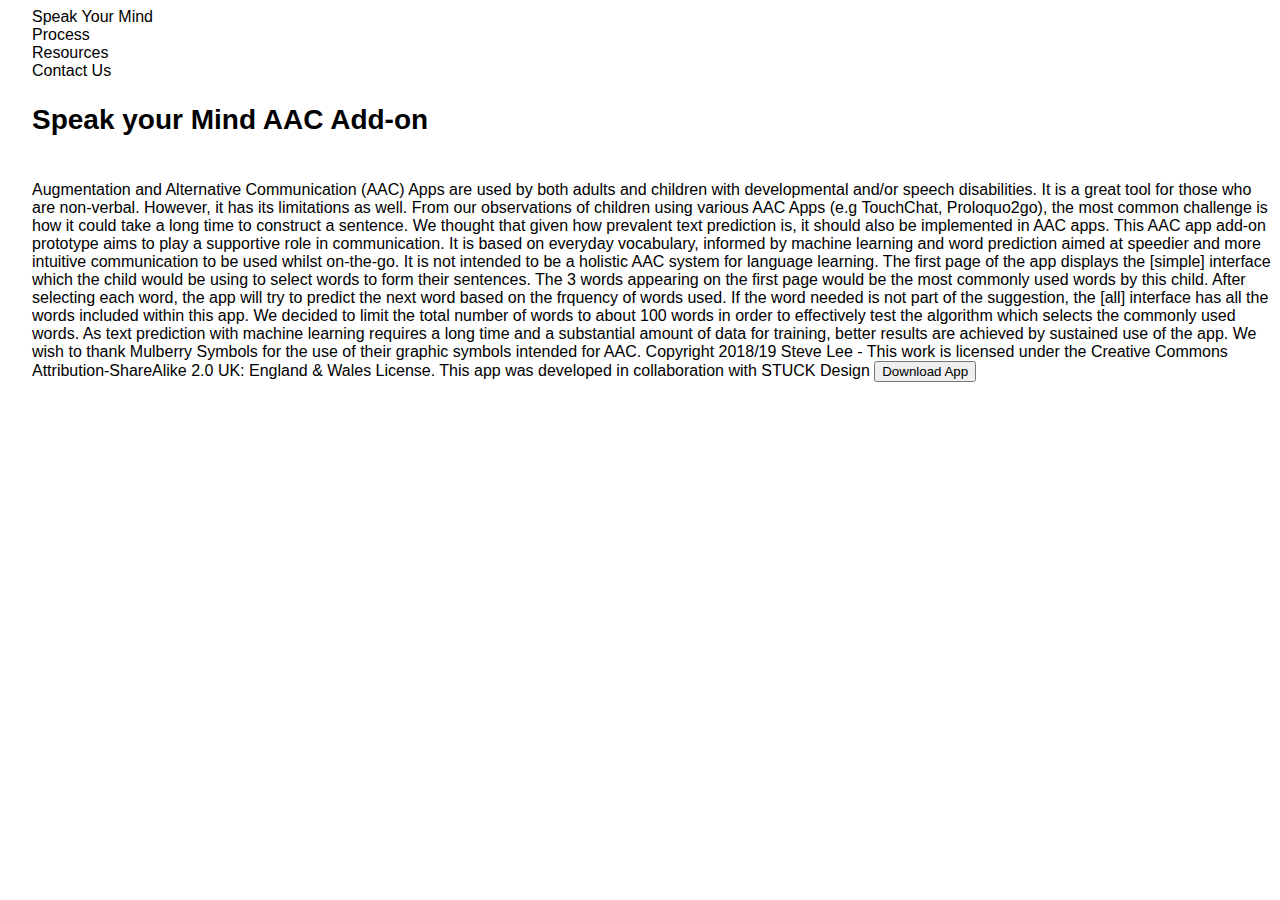
==== acc-add-on.html @ 95de8088 "Initial commit" ====
<html lang="en">
<head>
    <meta charset="UTF-8">
    <meta http-equiv="X-UA-Compatible" content="IE=edge">
    <meta name="viewport" content="width=device-width, initial-scale=1.0">
    <title>Speak Your Mind</title>
    <link href="https://cdn.jsdelivr.net/npm/bootstrap@5.1.3/dist/css/bootstrap.min.css" rel="stylesheet" integrity="sha384-1BmE4kWBq78iYhFldvKuhfTAU6auU8tT94WrHftjDbrCEXSU1oBoqyl2QvZ6jIW3" crossorigin="anonymous">
    <script src="https://cdn.jsdelivr.net/npm/@popperjs/core@2.10.2/dist/umd/popper.min.js" integrity="sha384-7+zCNj/IqJ95wo16oMtfsKbZ9ccEh31eOz1HGyDuCQ6wgnyJNSYdrPa03rtR1zdB" crossorigin="anonymous"></script>
    <script src="https://cdn.jsdelivr.net/npm/bootstrap@5.1.3/dist/js/bootstrap.min.js" integrity="sha384-QJHtvGhmr9XOIpI6YVutG+2QOK9T+ZnN4kzFN1RtK3zEFEIsxhlmWl5/YESvpZ13" crossorigin="anonymous"></script>

    
    <link rel="stylesheet" href="/style/style.css" />
</head>
<body>
    <div class="container">
       <!-- header -->
        <div class="row d-flex justify-content-between">
          <div class="col-8">
            Speak Your Mind
          </div>
          <div class="col-4">
              <div class="row">
            <div class="col">
                <a href="process.html">Process</a>
            </div>
            <div class="col">
                <a href="resources.html">Resources</a>
            </div>
            <div class="col">
                <a href="contact.html">Contact Us</a>
            </div>
        </div>
          </div>
        </div>
        <!-- section 1: About -->
        <div class="container">
            <div class="row">
                <h1>Speak your Mind AAC Add-on</h1>
            </div>
            <div class="row">
                <div class="col">
                    Augmentation and Alternative Communication (AAC) Apps are used by both adults and children with developmental and/or speech disabilities. It is a great tool for those who are non-verbal. However, it has its limitations as well. From our observations of children using various AAC Apps (e.g TouchChat, Proloquo2go), the most common challenge is how it could take a long time to construct a sentence. We thought that given how prevalent text prediction is, it should also be implemented in AAC apps. 

                    This AAC app add-on prototype aims to play a supportive role in communication. It is based on everyday vocabulary, informed by machine learning and word prediction aimed at speedier and more intuitive communication to be used whilst on-the-go. It is not intended to be a holistic AAC system for language learning.

                    The first page of the app displays the [simple] interface which the child would be using to select words to form their sentences. The 3 words appearing on the first page would be the most commonly used words by this child. After selecting each word, the app will try to predict the next word based on the frquency of words used. If the word needed is not part of the suggestion, the [all] interface has all the words included within this app. We decided to limit the total number of words to about 100 words in order to effectively test the algorithm which selects the commonly used words. 

                    As text prediction with machine learning requires a long time and a substantial amount of data for training, better results are achieved by sustained use of the app. 

                    <!-- caption -->
                    We wish to thank Mulberry Symbols for the use of their graphic symbols intended for AAC. 
                    Copyright 2018/19 Steve Lee - This work is licensed under the Creative Commons Attribution-ShareAlike 2.0 UK: England & Wales License.

                    This app was developed in collaboration with STUCK Design

                    <button>Download App</button>
                </div>
            </div>
        </div>
      </div>
</body>
</html>
---- style/style.css ----
@font-face {
  font-family: GTMaruBold;
  src: url("../font/GT-Maru-Bold.ttf");
}
  
  body {
    font-family: 'Poppins', Helvetica, sans-serif;
    margin-left: 2rem;
  }

  a {
    color: black;
    text-decoration: none;
  }

  nav h1 {
    font-family: GTMaruBold;
    font-size: 24px;
    line-height: 29px;
  }

  h1 {
    font-weight: 700; 
    font-size: 28px;
    line-height: 42px;
    margin-bottom: 40px;
    padding: 0!important;
  }

  h4 {
    font-weight: 700; 
    font-size: 18px;
    line-height: 42px
  }


  p{
    font-size: 18px;
    line-height: 27px;
  }

  .mt3 {
    margin-top: 3rem;
  }

  .mt5 {
    margin-top: 5rem;
  }

  .main {
    max-width: 750px;
    margin-left: auto;
    margin-right: auto;
  }

  .content{
    padding-left: 4rem;
    padding-right: 4rem;
  }

  .type-style-1, .type-style-1 p {
    font-size: 21px;
    line-height: 31.5px;
  }
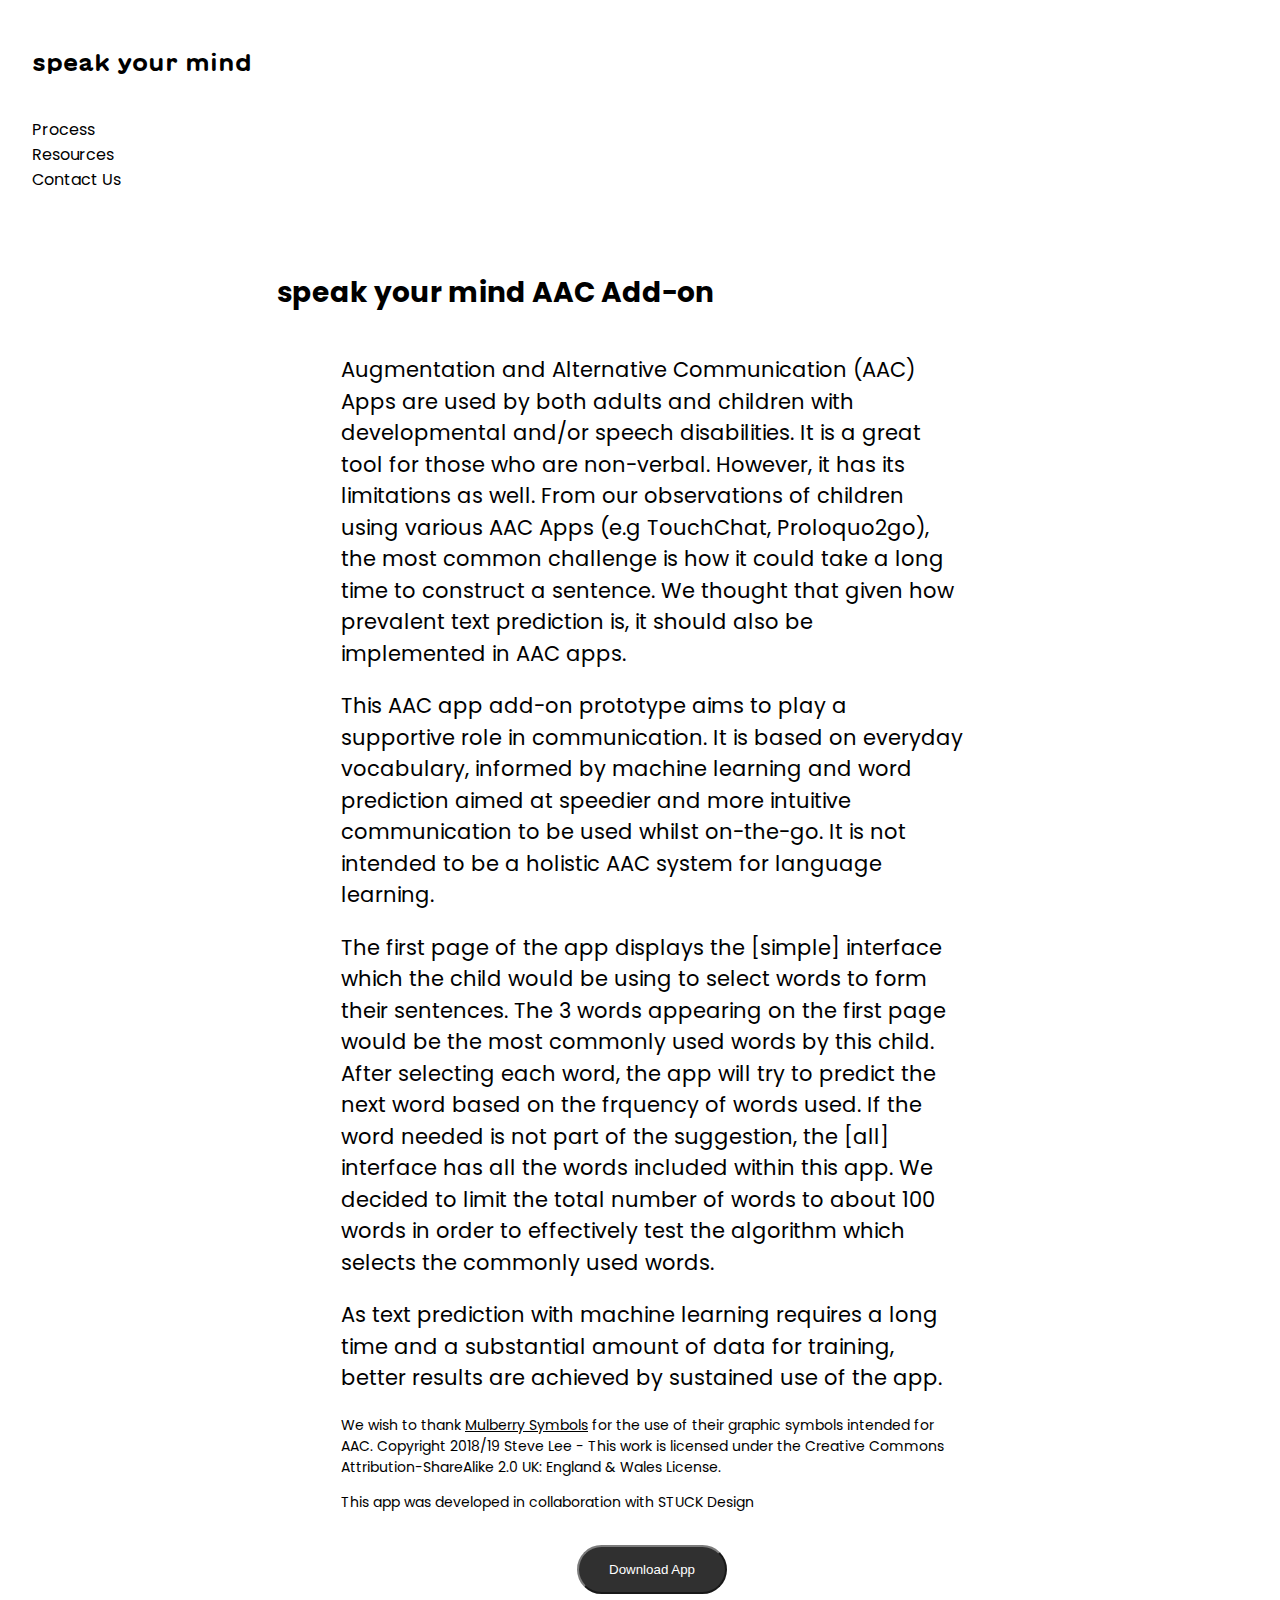
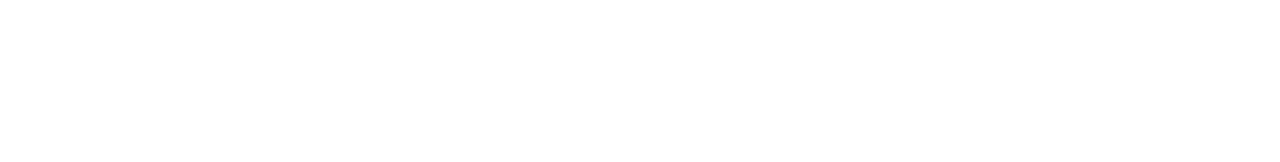
==== commit f87eb0d4: "Update css and add assets" ====
--- a/acc-add-on.html
+++ b/acc-add-on.html
@@ -1,62 +1,75 @@
 <html lang="en">
-<head>
-    <meta charset="UTF-8">
-    <meta http-equiv="X-UA-Compatible" content="IE=edge">
-    <meta name="viewport" content="width=device-width, initial-scale=1.0">
-    <title>Speak Your Mind</title>
-    <link href="https://cdn.jsdelivr.net/npm/bootstrap@5.1.3/dist/css/bootstrap.min.css" rel="stylesheet" integrity="sha384-1BmE4kWBq78iYhFldvKuhfTAU6auU8tT94WrHftjDbrCEXSU1oBoqyl2QvZ6jIW3" crossorigin="anonymous">
-    <script src="https://cdn.jsdelivr.net/npm/@popperjs/core@2.10.2/dist/umd/popper.min.js" integrity="sha384-7+zCNj/IqJ95wo16oMtfsKbZ9ccEh31eOz1HGyDuCQ6wgnyJNSYdrPa03rtR1zdB" crossorigin="anonymous"></script>
-    <script src="https://cdn.jsdelivr.net/npm/bootstrap@5.1.3/dist/js/bootstrap.min.js" integrity="sha384-QJHtvGhmr9XOIpI6YVutG+2QOK9T+ZnN4kzFN1RtK3zEFEIsxhlmWl5/YESvpZ13" crossorigin="anonymous"></script>
-
-    
-    <link rel="stylesheet" href="/style/style.css" />
-</head>
+    <head>
+        <meta charset="UTF-8">
+        <meta http-equiv="X-UA-Compatible" content="IE=edge">
+        <meta name="viewport" content="width=device-width, initial-scale=1.0">
+        <title>speak your mind</title>
+        <link href="https://cdn.jsdelivr.net/npm/bootstrap@5.1.3/dist/css/bootstrap.min.css" rel="stylesheet" integrity="sha384-1BmE4kWBq78iYhFldvKuhfTAU6auU8tT94WrHftjDbrCEXSU1oBoqyl2QvZ6jIW3" crossorigin="anonymous">
+        <script src="https://cdn.jsdelivr.net/npm/@popperjs/core@2.10.2/dist/umd/popper.min.js" integrity="sha384-7+zCNj/IqJ95wo16oMtfsKbZ9ccEh31eOz1HGyDuCQ6wgnyJNSYdrPa03rtR1zdB" crossorigin="anonymous"></script>
+        <script src="https://cdn.jsdelivr.net/npm/bootstrap@5.1.3/dist/js/bootstrap.min.js" integrity="sha384-QJHtvGhmr9XOIpI6YVutG+2QOK9T+ZnN4kzFN1RtK3zEFEIsxhlmWl5/YESvpZ13" crossorigin="anonymous"></script>
+        <link rel="preconnect" href="https://fonts.googleapis.com">
+        <link rel="preconnect" href="https://fonts.gstatic.com" crossorigin>
+        <link href="https://fonts.googleapis.com/css2?family=Poppins:wght@400;700&display=swap" rel="stylesheet"> 
+        
+        <link rel="stylesheet" href="./style/style.css" />
+    </head>
 <body>
     <div class="container">
        <!-- header -->
-        <div class="row d-flex justify-content-between">
-          <div class="col-8">
-            Speak Your Mind
+       <nav class="row d-flex justify-content-between mt3">
+        <div class="col-8">
+          <a href="index.html">
+              <h1>speak your mind</h1>
+            </a>
+        </div>
+        <div class="col-4">
+            <div class="row">
+          <div class="col">
+              <a href="process.html">Process</a>
           </div>
-          <div class="col-4">
-              <div class="row">
-            <div class="col">
-                <a href="process.html">Process</a>
+          <div class="col">
+              <a href="resources.html">Resources</a>
+          </div>
+          <div class="col">
+              <a href="contact.html">Contact Us</a>
+          </div>
+      </div>
+        </div>
+      </nav>
+        <!-- section 1: About -->
+        <div class="container mt5 main">
+            <div class="row">
+                <h1>speak your mind AAC Add-on</h1>
             </div>
-            <div class="col">
-                <a href="resources.html">Resources</a>
-            </div>
-            <div class="col">
-                <a href="contact.html">Contact Us</a>
-            </div>
-        </div>
-          </div>
-        </div>
-        <!-- section 1: About -->
-        <div class="container">
-            <div class="row">
-                <h1>Speak your Mind AAC Add-on</h1>
-            </div>
-            <div class="row">
+            <div class="row content">
                 <div class="col">
+                    <p class="type-style-1">
                     Augmentation and Alternative Communication (AAC) Apps are used by both adults and children with developmental and/or speech disabilities. It is a great tool for those who are non-verbal. However, it has its limitations as well. From our observations of children using various AAC Apps (e.g TouchChat, Proloquo2go), the most common challenge is how it could take a long time to construct a sentence. We thought that given how prevalent text prediction is, it should also be implemented in AAC apps. 
-
+                </p>
+                <p class="type-style-1">
                     This AAC app add-on prototype aims to play a supportive role in communication. It is based on everyday vocabulary, informed by machine learning and word prediction aimed at speedier and more intuitive communication to be used whilst on-the-go. It is not intended to be a holistic AAC system for language learning.
-
+                </p>
+                <p class="type-style-1">
                     The first page of the app displays the [simple] interface which the child would be using to select words to form their sentences. The 3 words appearing on the first page would be the most commonly used words by this child. After selecting each word, the app will try to predict the next word based on the frquency of words used. If the word needed is not part of the suggestion, the [all] interface has all the words included within this app. We decided to limit the total number of words to about 100 words in order to effectively test the algorithm which selects the commonly used words. 
-
+                </p>
+                <p class="type-style-1">
                     As text prediction with machine learning requires a long time and a substantial amount of data for training, better results are achieved by sustained use of the app. 
-
+                </p>
+                <p class="caption">
                     <!-- caption -->
-                    We wish to thank Mulberry Symbols for the use of their graphic symbols intended for AAC. 
+                    We wish to thank <a class="visible-link" href="https://mulberrysymbols.org/" target="_blank">Mulberry Symbols</a> for the use of their graphic symbols intended for AAC. 
                     Copyright 2018/19 Steve Lee - This work is licensed under the Creative Commons Attribution-ShareAlike 2.0 UK: England & Wales License.
-
+                </p>
+                <p class="caption">
                     This app was developed in collaboration with STUCK Design
-
-                    <button>Download App</button>
+                </p>
+                    <button class="mt2"><a class="link-reset" href="https://apps.apple.com/us/app/speak-your-mind-aac-add-on/id1592843590 " target="_blank">
+                        Download App
+                      </a></button>
                 </div>
             </div>
         </div>
       </div>
+      <footer class="footer"></footer>
 </body>
 </html>--- a/style/style.css
+++ b/style/style.css
@@ -10,6 +10,45 @@
 
   a {
     color: black;
+    text-decoration: none;
+  }
+
+  a:hover{
+    color:black;
+  }
+
+  button {
+    background: #1A1A1A;
+    border-radius: 50px;
+    color:white;
+    padding: 0px 30px;
+    border-color: #1A1A1A;
+    display: flex;
+    margin: auto;
+    opacity: 0.9;
+  }
+
+  button:hover {
+    opacity: 1;
+  }
+
+  .image{
+    width:100%;
+    margin-top: 3rem;
+  }
+
+  .link-reset {
+    color:inherit;
+  }
+
+  .content .visible-link{
+    display: inline-block;
+    text-decoration: underline;
+    line-height: 0px;
+  }
+
+  .content .link-reset:hover {
+    color:white;
     text-decoration: none;
   }
 
@@ -27,6 +66,12 @@
     padding: 0!important;
   }
 
+  h3 {
+    font-weight: 700; 
+    font-size: 21px;
+    line-height: 31.5px
+  }
+
   h4 {
     font-weight: 700; 
     font-size: 18px;
@@ -34,17 +79,49 @@
   }
 
 
-  p{
+  p {
     font-size: 18px;
     line-height: 27px;
+  }
+
+  .quote {
+    font-style: italic;
+    font-weight: 500;
+    font-size: 21px;
+    line-height: 31px;
+  }
+
+  .caption {
+    font-size: 14px;
+    line-height: 21px;
+  }
+
+  .mt0 {
+    margin-top:0;
+  }
+
+  .mt2 {
+    margin-top: 2rem;
   }
 
   .mt3 {
     margin-top: 3rem;
   }
 
+  .mt4 {
+    margin-top: 4rem;
+  }
+
   .mt5 {
     margin-top: 5rem;
+  }
+
+  .mb2 {
+    margin-bottom: 2rem;
+  }
+
+  .mb3 {
+    margin-bottom: 3rem;
   }
 
   .main {
@@ -58,7 +135,21 @@
     padding-right: 4rem;
   }
 
+  .content a {
+    display: block;
+    line-height: 45px;
+  }
+
+  .content a:hover {
+    text-decoration: underline;
+    color: black;
+  }
+
   .type-style-1, .type-style-1 p {
     font-size: 21px;
     line-height: 31.5px;
+  }
+
+  .footer {
+    height: 160px;
   }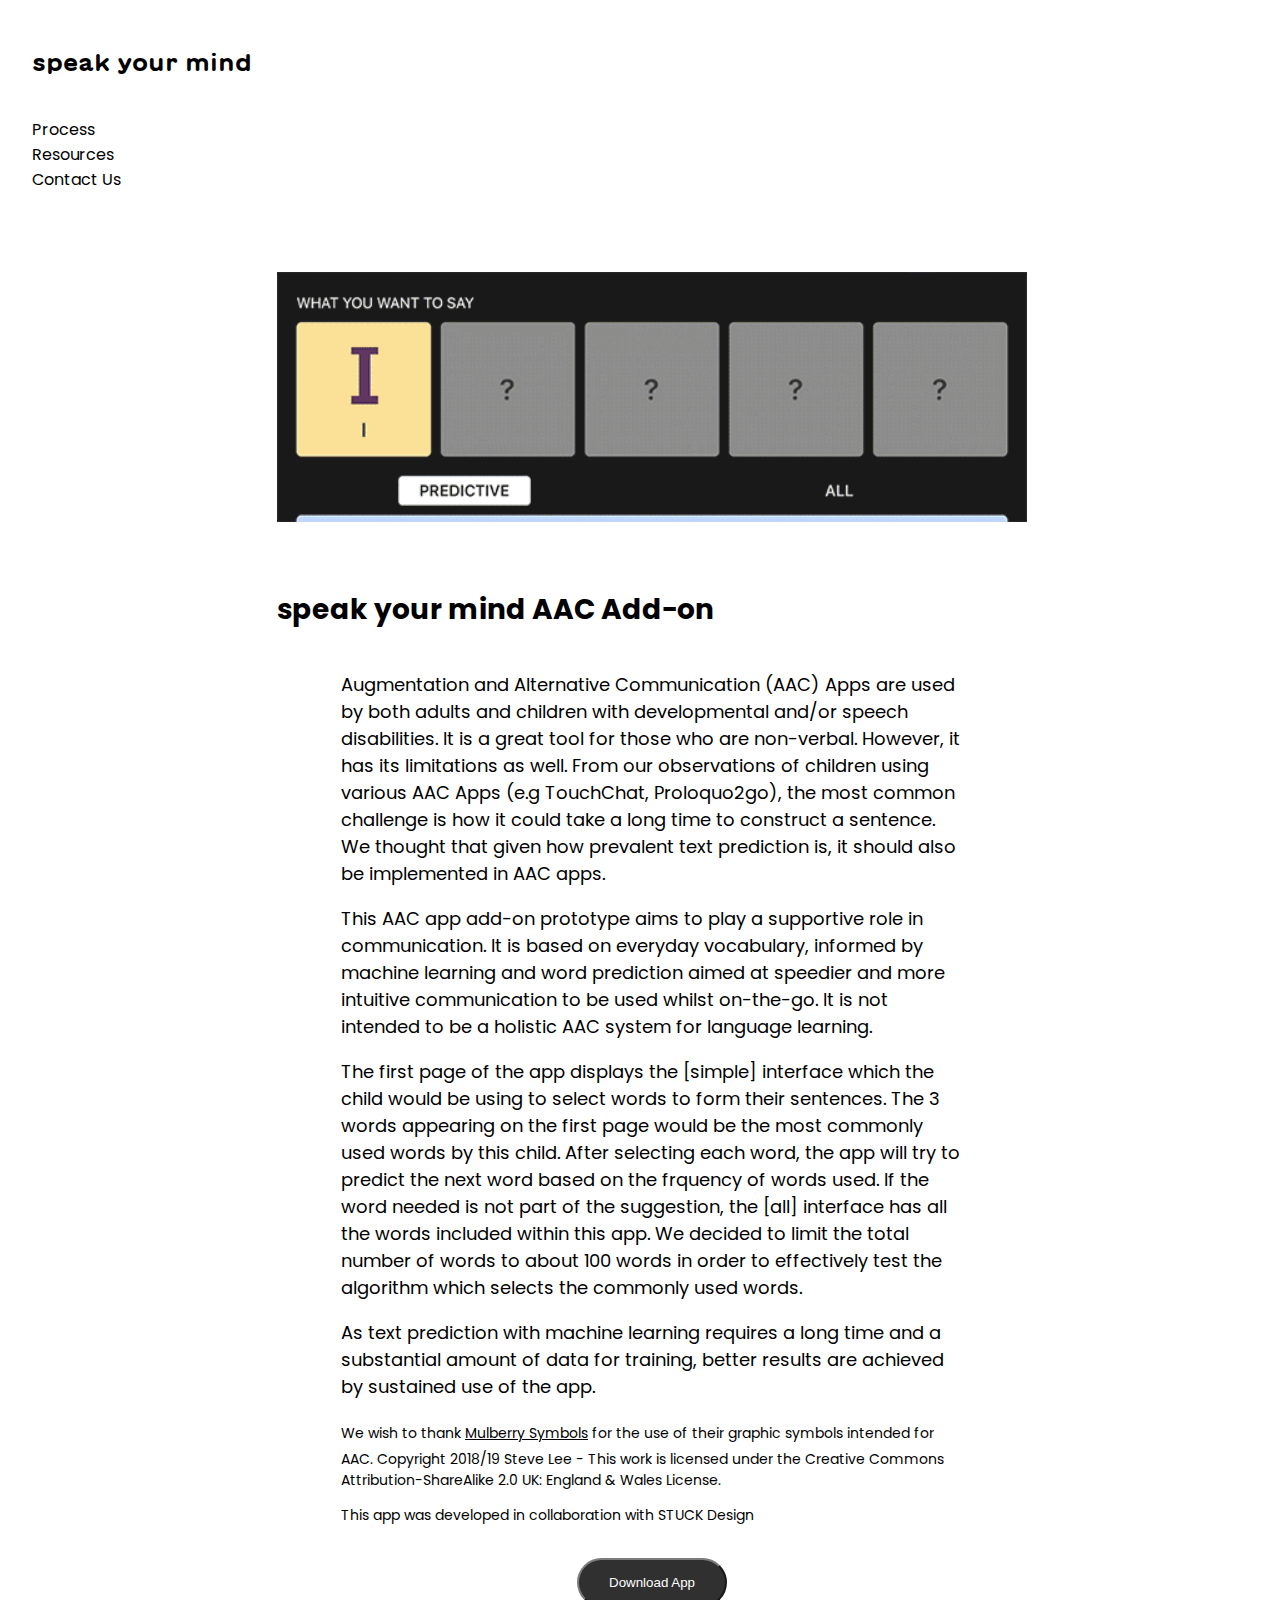
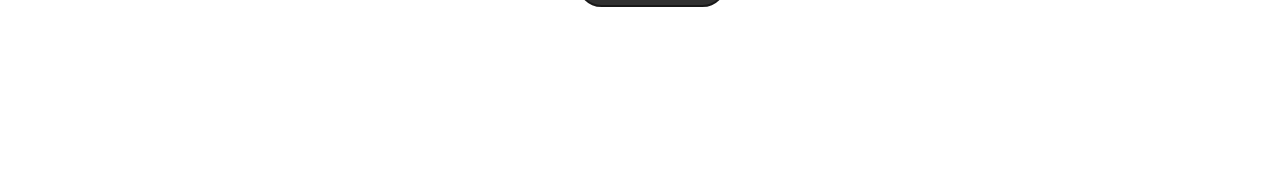
==== commit a800f900: "Add image to project pages" ====
--- a/acc-add-on.html
+++ b/acc-add-on.html
@@ -1,75 +1,131 @@
 <html lang="en">
-    <head>
-        <meta charset="UTF-8">
-        <meta http-equiv="X-UA-Compatible" content="IE=edge">
-        <meta name="viewport" content="width=device-width, initial-scale=1.0">
-        <title>speak your mind</title>
-        <link href="https://cdn.jsdelivr.net/npm/bootstrap@5.1.3/dist/css/bootstrap.min.css" rel="stylesheet" integrity="sha384-1BmE4kWBq78iYhFldvKuhfTAU6auU8tT94WrHftjDbrCEXSU1oBoqyl2QvZ6jIW3" crossorigin="anonymous">
-        <script src="https://cdn.jsdelivr.net/npm/@popperjs/core@2.10.2/dist/umd/popper.min.js" integrity="sha384-7+zCNj/IqJ95wo16oMtfsKbZ9ccEh31eOz1HGyDuCQ6wgnyJNSYdrPa03rtR1zdB" crossorigin="anonymous"></script>
-        <script src="https://cdn.jsdelivr.net/npm/bootstrap@5.1.3/dist/js/bootstrap.min.js" integrity="sha384-QJHtvGhmr9XOIpI6YVutG+2QOK9T+ZnN4kzFN1RtK3zEFEIsxhlmWl5/YESvpZ13" crossorigin="anonymous"></script>
-        <link rel="preconnect" href="https://fonts.googleapis.com">
-        <link rel="preconnect" href="https://fonts.gstatic.com" crossorigin>
-        <link href="https://fonts.googleapis.com/css2?family=Poppins:wght@400;700&display=swap" rel="stylesheet"> 
-        
-        <link rel="stylesheet" href="./style/style.css" />
-    </head>
-<body>
+  <head>
+    <meta charset="UTF-8" />
+    <meta http-equiv="X-UA-Compatible" content="IE=edge" />
+    <meta name="viewport" content="width=device-width, initial-scale=1.0" />
+    <title>speak your mind</title>
+    <link
+      href="https://cdn.jsdelivr.net/npm/bootstrap@5.1.3/dist/css/bootstrap.min.css"
+      rel="stylesheet"
+      integrity="sha384-1BmE4kWBq78iYhFldvKuhfTAU6auU8tT94WrHftjDbrCEXSU1oBoqyl2QvZ6jIW3"
+      crossorigin="anonymous"
+    />
+    <script
+      src="https://cdn.jsdelivr.net/npm/@popperjs/core@2.10.2/dist/umd/popper.min.js"
+      integrity="sha384-7+zCNj/IqJ95wo16oMtfsKbZ9ccEh31eOz1HGyDuCQ6wgnyJNSYdrPa03rtR1zdB"
+      crossorigin="anonymous"
+    ></script>
+    <script
+      src="https://cdn.jsdelivr.net/npm/bootstrap@5.1.3/dist/js/bootstrap.min.js"
+      integrity="sha384-QJHtvGhmr9XOIpI6YVutG+2QOK9T+ZnN4kzFN1RtK3zEFEIsxhlmWl5/YESvpZ13"
+      crossorigin="anonymous"
+    ></script>
+    <link rel="preconnect" href="https://fonts.googleapis.com" />
+    <link rel="preconnect" href="https://fonts.gstatic.com" crossorigin />
+    <link
+      href="https://fonts.googleapis.com/css2?family=Poppins:wght@400;700&display=swap"
+      rel="stylesheet"
+    />
+
+    <link rel="stylesheet" href="./style/style.css" />
+  </head>
+  <body>
     <div class="container">
-       <!-- header -->
-       <nav class="row d-flex justify-content-between mt3">
+      <!-- header -->
+      <nav class="row d-flex justify-content-between mt3">
         <div class="col-8">
           <a href="index.html">
-              <h1>speak your mind</h1>
-            </a>
+            <h1>speak your mind</h1>
+          </a>
         </div>
         <div class="col-4">
-            <div class="row">
-          <div class="col">
+          <div class="row">
+            <div class="col">
               <a href="process.html">Process</a>
+            </div>
+            <div class="col">
+              <a href="resources.html">Resources</a>
+            </div>
+            <div class="col">
+              <a href="contact.html">Contact Us</a>
+            </div>
           </div>
-          <div class="col">
-              <a href="resources.html">Resources</a>
-          </div>
-          <div class="col">
-              <a href="contact.html">Contact Us</a>
-          </div>
-      </div>
         </div>
       </nav>
-        <!-- section 1: About -->
-        <div class="container mt5 main">
-            <div class="row">
-                <h1>speak your mind AAC Add-on</h1>
-            </div>
-            <div class="row content">
-                <div class="col">
-                    <p class="type-style-1">
-                    Augmentation and Alternative Communication (AAC) Apps are used by both adults and children with developmental and/or speech disabilities. It is a great tool for those who are non-verbal. However, it has its limitations as well. From our observations of children using various AAC Apps (e.g TouchChat, Proloquo2go), the most common challenge is how it could take a long time to construct a sentence. We thought that given how prevalent text prediction is, it should also be implemented in AAC apps. 
-                </p>
-                <p class="type-style-1">
-                    This AAC app add-on prototype aims to play a supportive role in communication. It is based on everyday vocabulary, informed by machine learning and word prediction aimed at speedier and more intuitive communication to be used whilst on-the-go. It is not intended to be a holistic AAC system for language learning.
-                </p>
-                <p class="type-style-1">
-                    The first page of the app displays the [simple] interface which the child would be using to select words to form their sentences. The 3 words appearing on the first page would be the most commonly used words by this child. After selecting each word, the app will try to predict the next word based on the frquency of words used. If the word needed is not part of the suggestion, the [all] interface has all the words included within this app. We decided to limit the total number of words to about 100 words in order to effectively test the algorithm which selects the commonly used words. 
-                </p>
-                <p class="type-style-1">
-                    As text prediction with machine learning requires a long time and a substantial amount of data for training, better results are achieved by sustained use of the app. 
-                </p>
-                <p class="caption">
-                    <!-- caption -->
-                    We wish to thank <a class="visible-link" href="https://mulberrysymbols.org/" target="_blank">Mulberry Symbols</a> for the use of their graphic symbols intended for AAC. 
-                    Copyright 2018/19 Steve Lee - This work is licensed under the Creative Commons Attribution-ShareAlike 2.0 UK: England & Wales License.
-                </p>
-                <p class="caption">
-                    This app was developed in collaboration with STUCK Design
-                </p>
-                    <button class="mt2"><a class="link-reset" href="https://apps.apple.com/us/app/speak-your-mind-aac-add-on/id1592843590 " target="_blank">
-                        Download App
-                      </a></button>
-                </div>
-            </div>
+      <!-- section 1: About -->
+      <div class="container mt5 main">
+        <div class="row">
+          <img
+            class="image image-link mb3 mt0"
+            src="./assets/speakyourmind.gif"
+          />
+          <h1>speak your mind AAC Add-on</h1>
+        </div>
+        <div class="row content">
+          <div class="col">
+            <p class="">
+              Augmentation and Alternative Communication (AAC) Apps are used by
+              both adults and children with developmental and/or speech
+              disabilities. It is a great tool for those who are non-verbal.
+              However, it has its limitations as well. From our observations of
+              children using various AAC Apps (e.g TouchChat, Proloquo2go), the
+              most common challenge is how it could take a long time to
+              construct a sentence. We thought that given how prevalent text
+              prediction is, it should also be implemented in AAC apps.
+            </p>
+            <p class="">
+              This AAC app add-on prototype aims to play a supportive role in
+              communication. It is based on everyday vocabulary, informed by
+              machine learning and word prediction aimed at speedier and more
+              intuitive communication to be used whilst on-the-go. It is not
+              intended to be a holistic AAC system for language learning.
+            </p>
+            <p class="">
+              The first page of the app displays the [simple] interface which
+              the child would be using to select words to form their sentences.
+              The 3 words appearing on the first page would be the most commonly
+              used words by this child. After selecting each word, the app will
+              try to predict the next word based on the frquency of words used.
+              If the word needed is not part of the suggestion, the [all]
+              interface has all the words included within this app. We decided
+              to limit the total number of words to about 100 words in order to
+              effectively test the algorithm which selects the commonly used
+              words.
+            </p>
+            <p class="">
+              As text prediction with machine learning requires a long time and
+              a substantial amount of data for training, better results are
+              achieved by sustained use of the app.
+            </p>
+            <p class="caption">
+              <!-- caption -->
+              We wish to thank
+              <a
+                class="visible-link"
+                href="https://mulberrysymbols.org/"
+                target="_blank"
+                >Mulberry Symbols</a
+              >
+              for the use of their graphic symbols intended for AAC. Copyright
+              2018/19 Steve Lee - This work is licensed under the Creative
+              Commons Attribution-ShareAlike 2.0 UK: England & Wales License.
+            </p>
+            <p class="caption">
+              This app was developed in collaboration with STUCK Design
+            </p>
+            <button class="mt2">
+              <a
+                class="link-reset"
+                href="https://apps.apple.com/us/app/speak-your-mind-aac-add-on/id1592843590 "
+                target="_blank"
+              >
+                Download App
+              </a>
+            </button>
+          </div>
         </div>
       </div>
-      <footer class="footer"></footer>
-</body>
-</html>+    </div>
+    <footer class="footer"></footer>
+  </body>
+</html>
--- a/style/style.css
+++ b/style/style.css
@@ -17,24 +17,57 @@
     color:black;
   }
 
-  button {
+  button,
+  input[type=submit] {
     background: #1A1A1A;
     border-radius: 50px;
     color:white;
-    padding: 0px 30px;
     border-color: #1A1A1A;
     display: flex;
     margin: auto;
     opacity: 0.9;
   }
 
-  button:hover {
+  button {
+    padding: 0px 30px;
+  }
+
+  input[type=submit]{
+    padding: 5px 30px;
+  }
+
+  button:hover,
+  input[type=submit]:hover {
     opacity: 1;
+  }
+
+  input[type=text] {
+    border: none;
+    border-bottom: 1px solid black;
+    width:100%;
+  }
+
+  textarea {
+    border: none;
+    border-bottom: 1px solid black;
+    width:100%;
   }
 
   .image{
     width:100%;
     margin-top: 3rem;
+  }
+  
+  .image.image-50{
+    width:50%;
+  }
+
+  .image-link {
+    opacity: 0.9
+  }
+
+  .image-link:hover {
+    opacity: 1
   }
 
   .link-reset {
@@ -44,7 +77,7 @@
   .content .visible-link{
     display: inline-block;
     text-decoration: underline;
-    line-height: 0px;
+    line-height: 31.5px;
   }
 
   .content .link-reset:hover {
